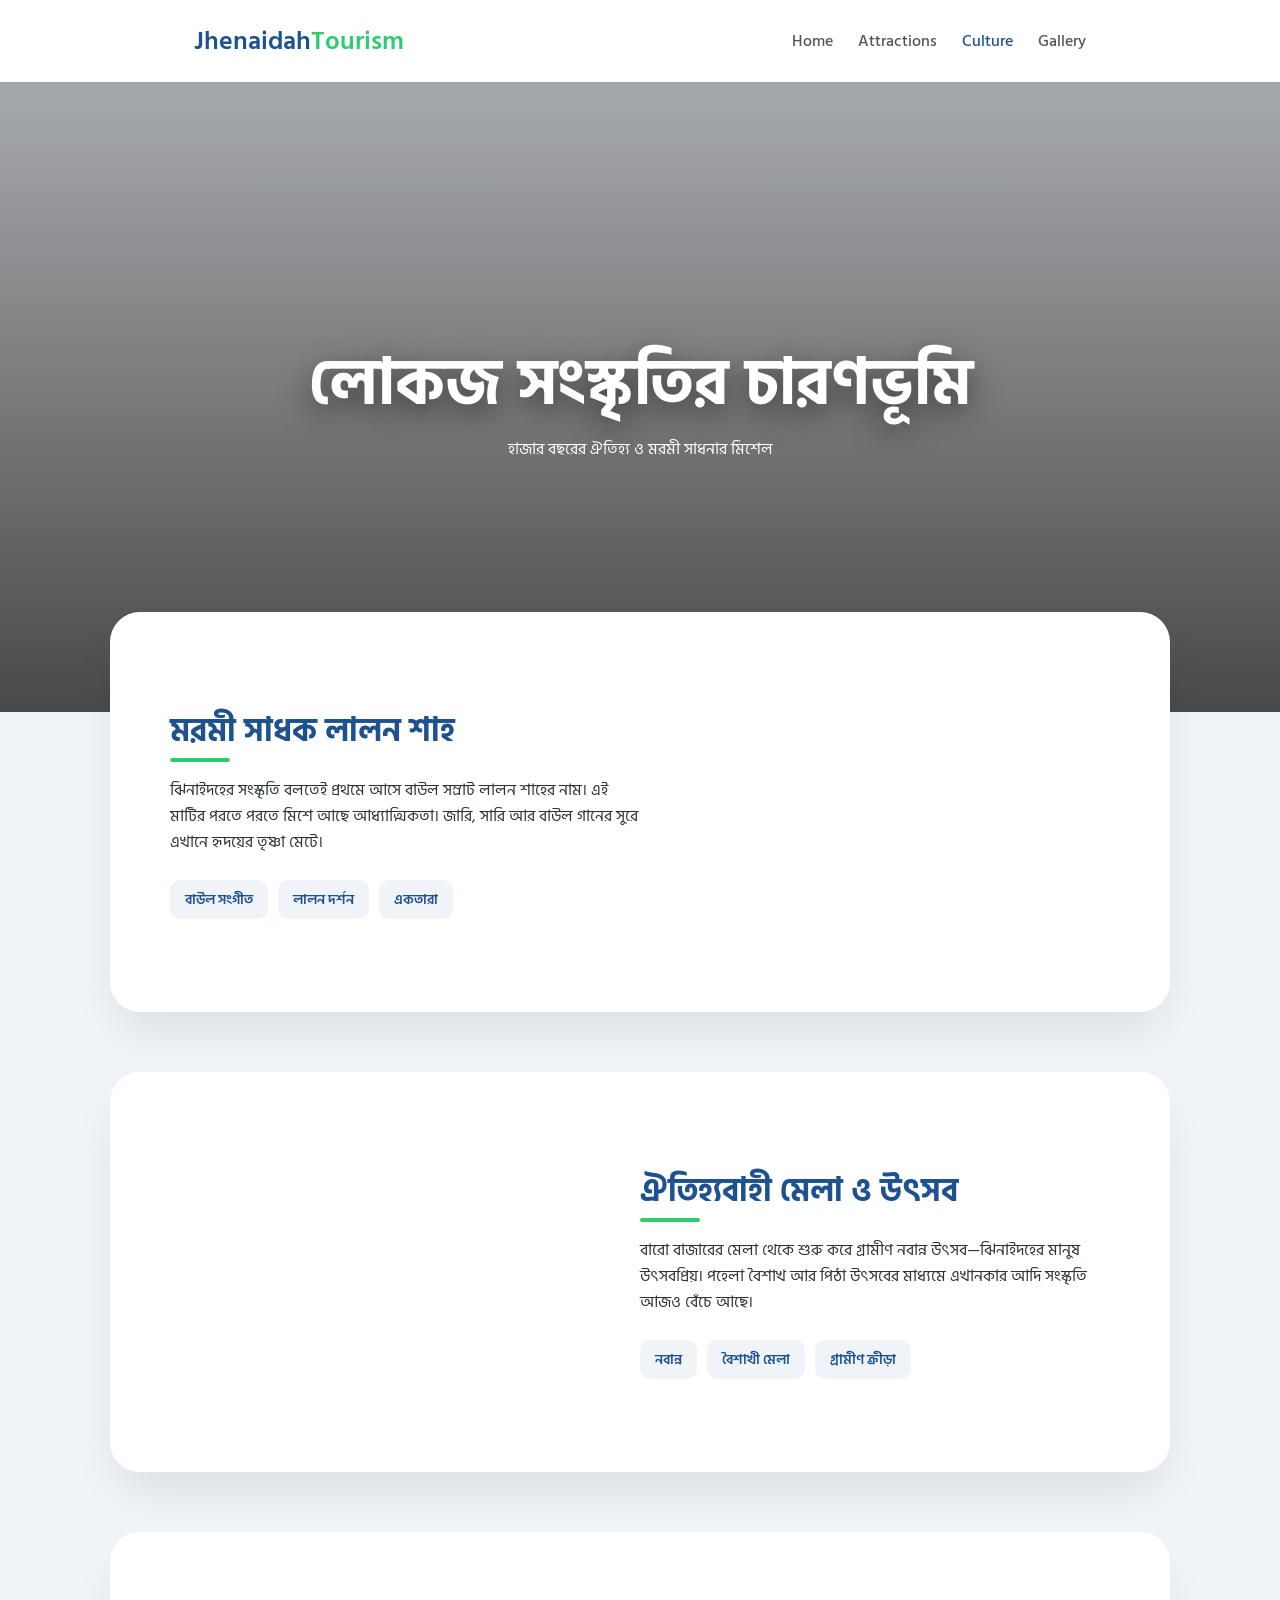
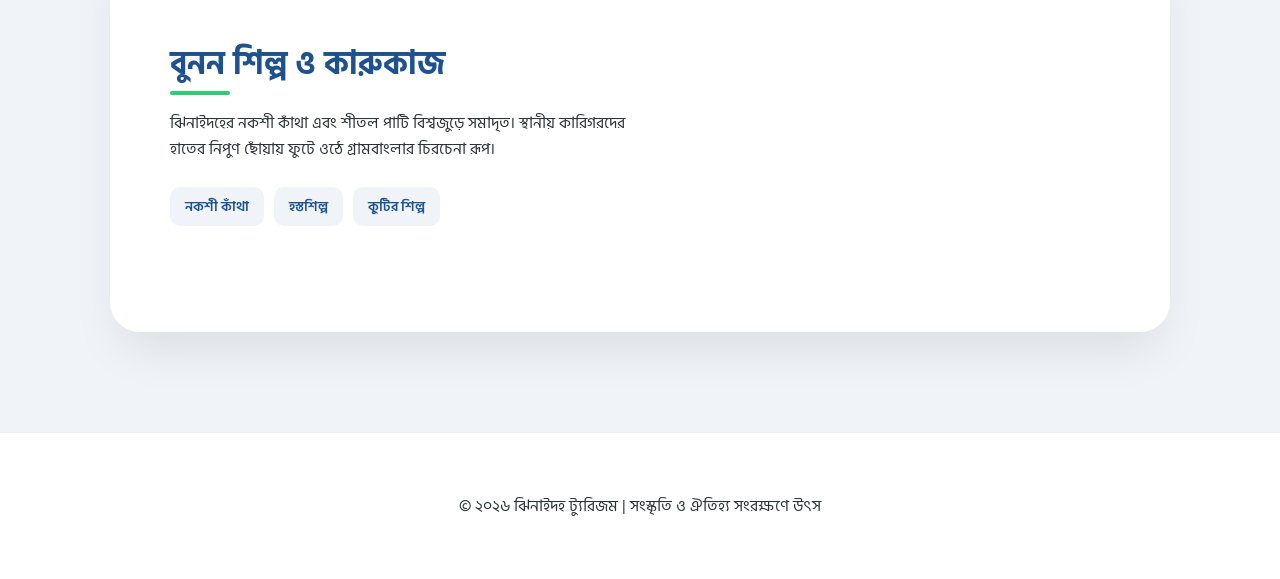
==== culture.html @ 47607995 "calture page added" ====
<!doctype html>
<html lang="bn">
  <head>
    <meta charset="UTF-8" />
    <meta name="viewport" content="width=device-width, initial-scale=1.0" />
    <title>ঝিনাইদহ সংস্কৃতি ও ঐতিহ্য</title>
    <link rel="stylesheet" href="culture.css" />
  </head>
  <body>
    <nav class="navbar">
      <div class="logo">Jhenaidah<span>Tourism</span></div>
      <ul class="nav-links">
        <li><a href="index.html">Home</a></li>
        <li><a href="#">Attractions</a></li>
        <li><a href="culture.html" class="active">Culture</a></li>
        <li><a href="#">Gallery</a></li>
      </ul>
    </nav>

    <header class="culture-hero">
      <div class="hero-overlay">
        <div class="hero-text">
          <h1>লোকজ সংস্কৃতির চারণভূমি</h1>
          <p>হাজার বছরের ঐতিহ্য ও মরমী সাধনার মিশেল</p>
        </div>
      </div>
    </header>

    <main class="container">
      <section class="culture-card">
        <div class="content-side">
          <h2 class="title-bg">মরমী সাধক লালন শাহ</h2>
          <p>
            ঝিনাইদহের সংস্কৃতি বলতেই প্রথমে আসে বাউল সম্রাট লালন শাহের নাম। এই
            মাটির পরতে পরতে মিশে আছে আধ্যাত্মিকতা। জারি, সারি আর বাউল গানের সুরে
            এখানে হৃদয়ের তৃষ্ণা মেটে।
          </p>
          <div class="tags">
            <span>বাউল সংগীত</span>
            <span>লালন দর্শন</span>
            <span>একতারা</span>
          </div>
        </div>
        <div class="visual-side lalon-img"></div>
      </section>

      <section class="culture-card reverse">
        <div class="content-side">
          <h2 class="title-bg">ঐতিহ্যবাহী মেলা ও উৎসব</h2>
          <p>
            বারো বাজারের মেলা থেকে শুরু করে গ্রামীণ নবান্ন উৎসব—ঝিনাইদহের মানুষ
            উৎসবপ্রিয়। পহেলা বৈশাখ আর পিঠা উৎসবের মাধ্যমে এখানকার আদি সংস্কৃতি
            আজও বেঁচে আছে।
          </p>
          <div class="tags">
            <span>নবান্ন</span>
            <span>বৈশাখী মেলা</span>
            <span>গ্রামীণ ক্রীড়া</span>
          </div>
        </div>
        <div class="visual-side festival-img"></div>
      </section>

      <section class="culture-card">
        <div class="content-side">
          <h2 class="title-bg">বুনন শিল্প ও কারুকাজ</h2>
          <p>
            ঝিনাইদহের নকশী কাঁথা এবং শীতল পাটি বিশ্বজুড়ে সমাদৃত। স্থানীয়
            কারিগরদের হাতের নিপুণ ছোঁয়ায় ফুটে ওঠে গ্রামবাংলার চিরচেনা রূপ।
          </p>
          <div class="tags">
            <span>নকশী কাঁথা</span>
            <span>হস্তশিল্প</span>
            <span>কুটির শিল্প</span>
          </div>
        </div>
        <div class="visual-side craft-img"></div>
      </section>
    </main>

    <footer>
      <p>&copy; ২০২৬ ঝিনাইদহ ট্যুরিজম | সংস্কৃতি ও ঐতিহ্য সংরক্ষণে উৎস</p>
    </footer>
  </body>
</html>
---- culture.css ----
@import url("https://fonts.googleapis.com/css2?family=Poppins:wght@300;400;600&family=Hind+Siliguri:wght@400;600&display=swap");

:root {
  --primary: #1e528e;
  --accent: #2ecc71;
  --dark: #2d3436;
  --light: #f0f4f8;
}

* {
  margin: 0;
  padding: 0;
  box-sizing: border-box;
}

body {
  font-family: "Hind Siliguri", "Poppins", sans-serif;
  background-color: var(--light);
  color: var(--dark);
  overflow-x: hidden;
}

/* Navbar */
.navbar {
  display: flex;
  justify-content: space-around;
  align-items: center;
  padding: 20px 0;
  background: #fff;
  box-shadow: 0 4px 15px rgba(0, 0, 0, 0.05);
  position: sticky;
  top: 0;
  z-index: 100;
}

.logo {
  font-size: 26px;
  font-weight: 600;
  color: var(--primary);
}

.logo span {
  color: var(--accent);
}

.nav-links {
  display: flex;
  list-style: none;
  gap: 25px;
}

.nav-links a {
  text-decoration: none;
  color: #555;
  font-weight: 500;
  transition: 0.3s;
}

.nav-links a.active,
.nav-links a:hover {
  color: var(--primary);
}

/* Hero Section with Glassmorphism */
.culture-hero {
  height: 70vh;
  background: url("https://images.unsplash.com/photo-1590050752117-23a9d7fc21ad?auto=format&fit=crop&w=1200")
    center/cover fixed;
  position: relative;
}

.hero-overlay {
  position: absolute;
  inset: 0;
  background: linear-gradient(
    to bottom,
    rgba(0, 0, 0, 0.3),
    rgba(0, 0, 0, 0.7)
  );
  display: flex;
  align-items: center;
  justify-content: center;
}

.hero-text {
  text-align: center;
  color: white;
  animation: zoomIn 1.5s ease-out;
}

.hero-text h1 {
  font-size: 4rem;
  text-shadow: 0 10px 30px rgba(0, 0, 0, 0.5);
}

/* Modern Cards */
.container {
  max-width: 1100px;
  margin: -100px auto 100px;
  padding: 0 20px;
  position: relative;
  z-index: 10;
}

.culture-card {
  display: flex;
  background: white;
  border-radius: 30px;
  margin-bottom: 60px;
  overflow: hidden;
  box-shadow: 0 25px 50px -12px rgba(0, 0, 0, 0.1);
  transition: transform 0.5s cubic-bezier(0.175, 0.885, 0.32, 1.275);
}

.culture-card:hover {
  transform: translateY(-15px) scale(1.02);
}

.culture-card.reverse {
  flex-direction: row-reverse;
}

.content-side {
  flex: 1;
  padding: 60px;
  display: flex;
  flex-direction: column;
  justify-content: center;
}

.title-bg {
  font-size: 2rem;
  color: var(--primary);
  margin-bottom: 20px;
  position: relative;
  display: inline-block;
}

.title-bg::after {
  content: "";
  position: absolute;
  bottom: -5px;
  left: 0;
  width: 60px;
  height: 4px;
  background: var(--accent);
  border-radius: 2px;
}

.tags {
  margin-top: 25px;
  display: flex;
  gap: 10px;
}

.tags span {
  background: var(--light);
  padding: 8px 15px;
  border-radius: 10px;
  font-size: 14px;
  color: var(--primary);
  font-weight: 600;
}

.visual-side {
  flex: 1;
  min-height: 400px;
}

/* Background Images for Cards */
.lalon-img {
  background: url("https://images.unsplash.com/photo-1544924222-b529806232ff?auto=format&fit=crop&w=600")
    center/cover;
}
.festival-img {
  background: url("https://images.unsplash.com/photo-1533174072545-7a4b6ad7a6c3?auto=format&fit=crop&w=600")
    center/cover;
}
.craft-img {
  background: url("https://images.unsplash.com/photo-1506806732259-39c2d4a78473?auto=format&fit=crop&w=600")
    center/cover;
}

/* Footer */
footer {
  background: #fff;
  text-align: center;
  padding: 60px;
  border-top: 1px solid #eee;
}

/* Animations */
@keyframes zoomIn {
  from {
    opacity: 0;
    transform: scale(0.9);
  }
  to {
    opacity: 1;
    transform: scale(1);
  }
}

/* Responsive */
@media (max-width: 900px) {
  .culture-card,
  .culture-card.reverse {
    flex-direction: column;
  }
  .hero-text h1 {
    font-size: 2.5rem;
  }
  .container {
    margin-top: 30px;
  }
}
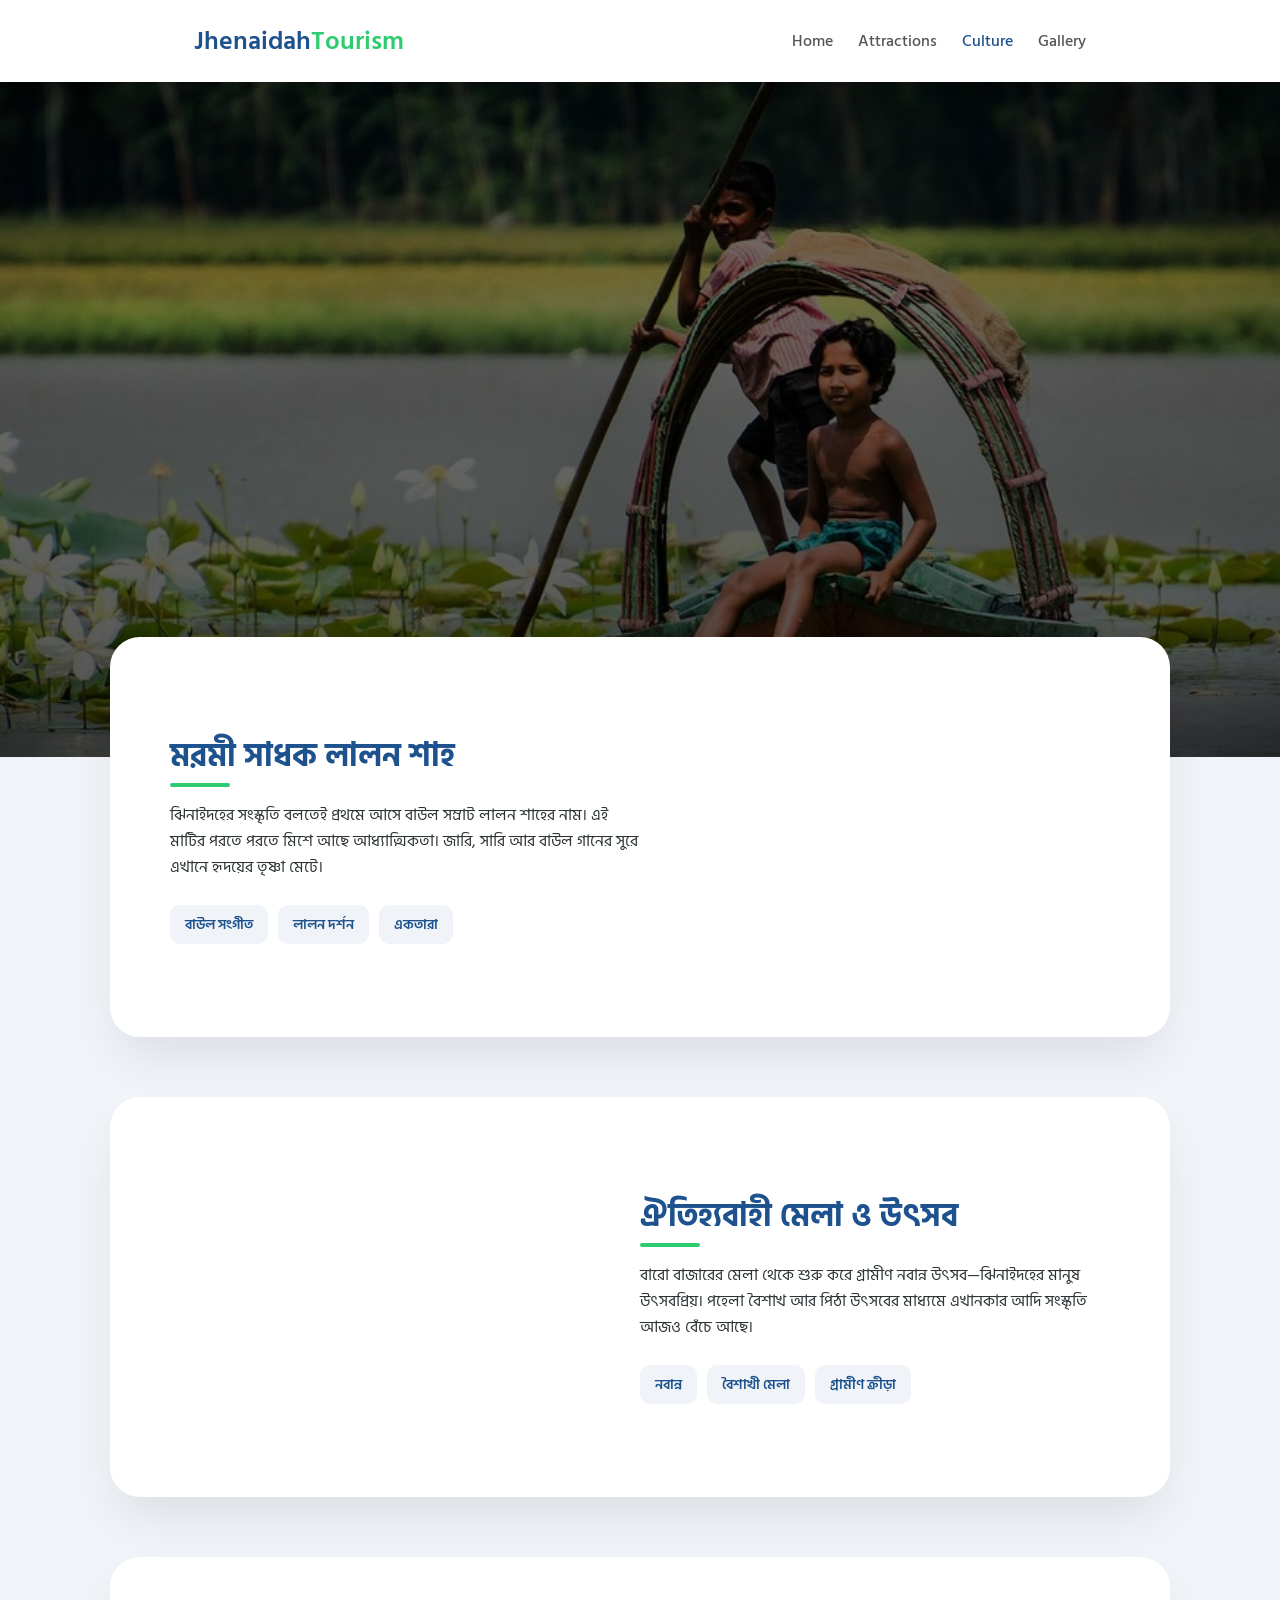
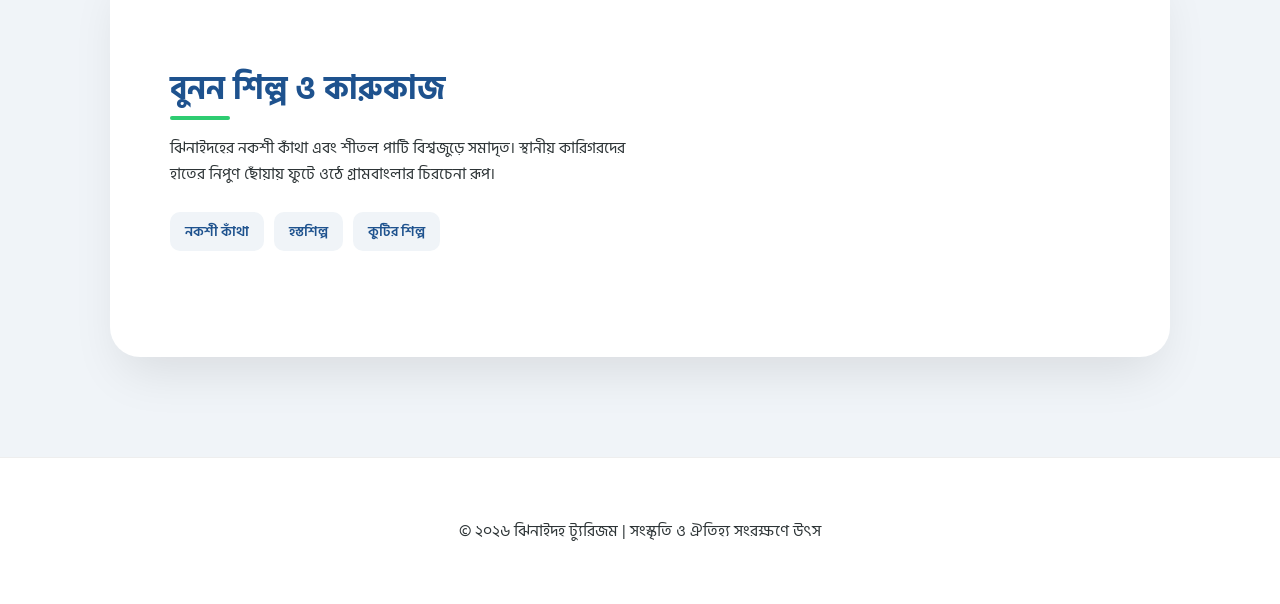
==== commit 03cfa65e: "attraction page added" ====
--- a/culture.html
+++ b/culture.html
@@ -11,7 +11,7 @@
       <div class="logo">Jhenaidah<span>Tourism</span></div>
       <ul class="nav-links">
         <li><a href="index.html">Home</a></li>
-        <li><a href="#">Attractions</a></li>
+        <li><a href="attractions.html">Attractions</a></li>
         <li><a href="culture.html" class="active">Culture</a></li>
         <li><a href="#">Gallery</a></li>
       </ul>
--- a/culture.css
+++ b/culture.css
@@ -61,42 +61,49 @@
   color: var(--primary);
 }
 
-/* Hero Section with Glassmorphism */
+/* Hero Section with Ektara Background - (আপডেট করা হয়েছে) */
 .culture-hero {
-  height: 70vh;
-  background: url("https://images.unsplash.com/photo-1590050752117-23a9d7fc21ad?auto=format&fit=crop&w=1200")
-    center/cover fixed;
+  height: 75vh;
+  /* এখানে ঝিনাইদহের ঐতিহ্যের সাথে সামঞ্জস্যপূর্ণ ইমেজ যোগ করা হয়েছে */
+  background:
+    linear-gradient(rgba(0, 0, 0, 0.5), rgba(0, 0, 0, 0.7)),
+    url("/image/culture.jpg");
+  background-size: cover;
+  background-position: center;
+  background-attachment: fixed;
   position: relative;
-}
-
-.hero-overlay {
-  position: absolute;
-  inset: 0;
-  background: linear-gradient(
-    to bottom,
-    rgba(0, 0, 0, 0.3),
-    rgba(0, 0, 0, 0.7)
-  );
   display: flex;
   align-items: center;
   justify-content: center;
+}
+
+/* পুরোনো ওভারলে এখন ব্যাকগ্রাউন্ড লিনিয়ার গ্রেডিয়েন্টের সাথে মিশিয়ে দেওয়া হয়েছে */
+.hero-overlay {
+  display: none;
 }
 
 .hero-text {
   text-align: center;
   color: white;
   animation: zoomIn 1.5s ease-out;
+  padding: 0 20px;
 }
 
 .hero-text h1 {
   font-size: 4rem;
   text-shadow: 0 10px 30px rgba(0, 0, 0, 0.5);
+  margin-bottom: 10px;
+}
+
+.hero-text p {
+  font-size: 1.5rem;
+  opacity: 0.9;
 }
 
 /* Modern Cards */
 .container {
   max-width: 1100px;
-  margin: -100px auto 100px;
+  margin: -120px auto 100px; /* কার্ডগুলোকে হিরো সেকশনের ওপর সামান্য তুলে দেওয়া হয়েছে */
   padding: 0 20px;
   position: relative;
   z-index: 10;
@@ -113,7 +120,7 @@
 }
 
 .culture-card:hover {
-  transform: translateY(-15px) scale(1.02);
+  transform: translateY(-15px) scale(1.01);
 }
 
 .culture-card.reverse {
@@ -151,6 +158,7 @@
   margin-top: 25px;
   display: flex;
   gap: 10px;
+  flex-wrap: wrap;
 }
 
 .tags span {
@@ -213,4 +221,10 @@
   .container {
     margin-top: 30px;
   }
-}
+  .visual-side {
+    min-height: 300px;
+  }
+  .content-side {
+    padding: 40px 20px;
+  }
+}
